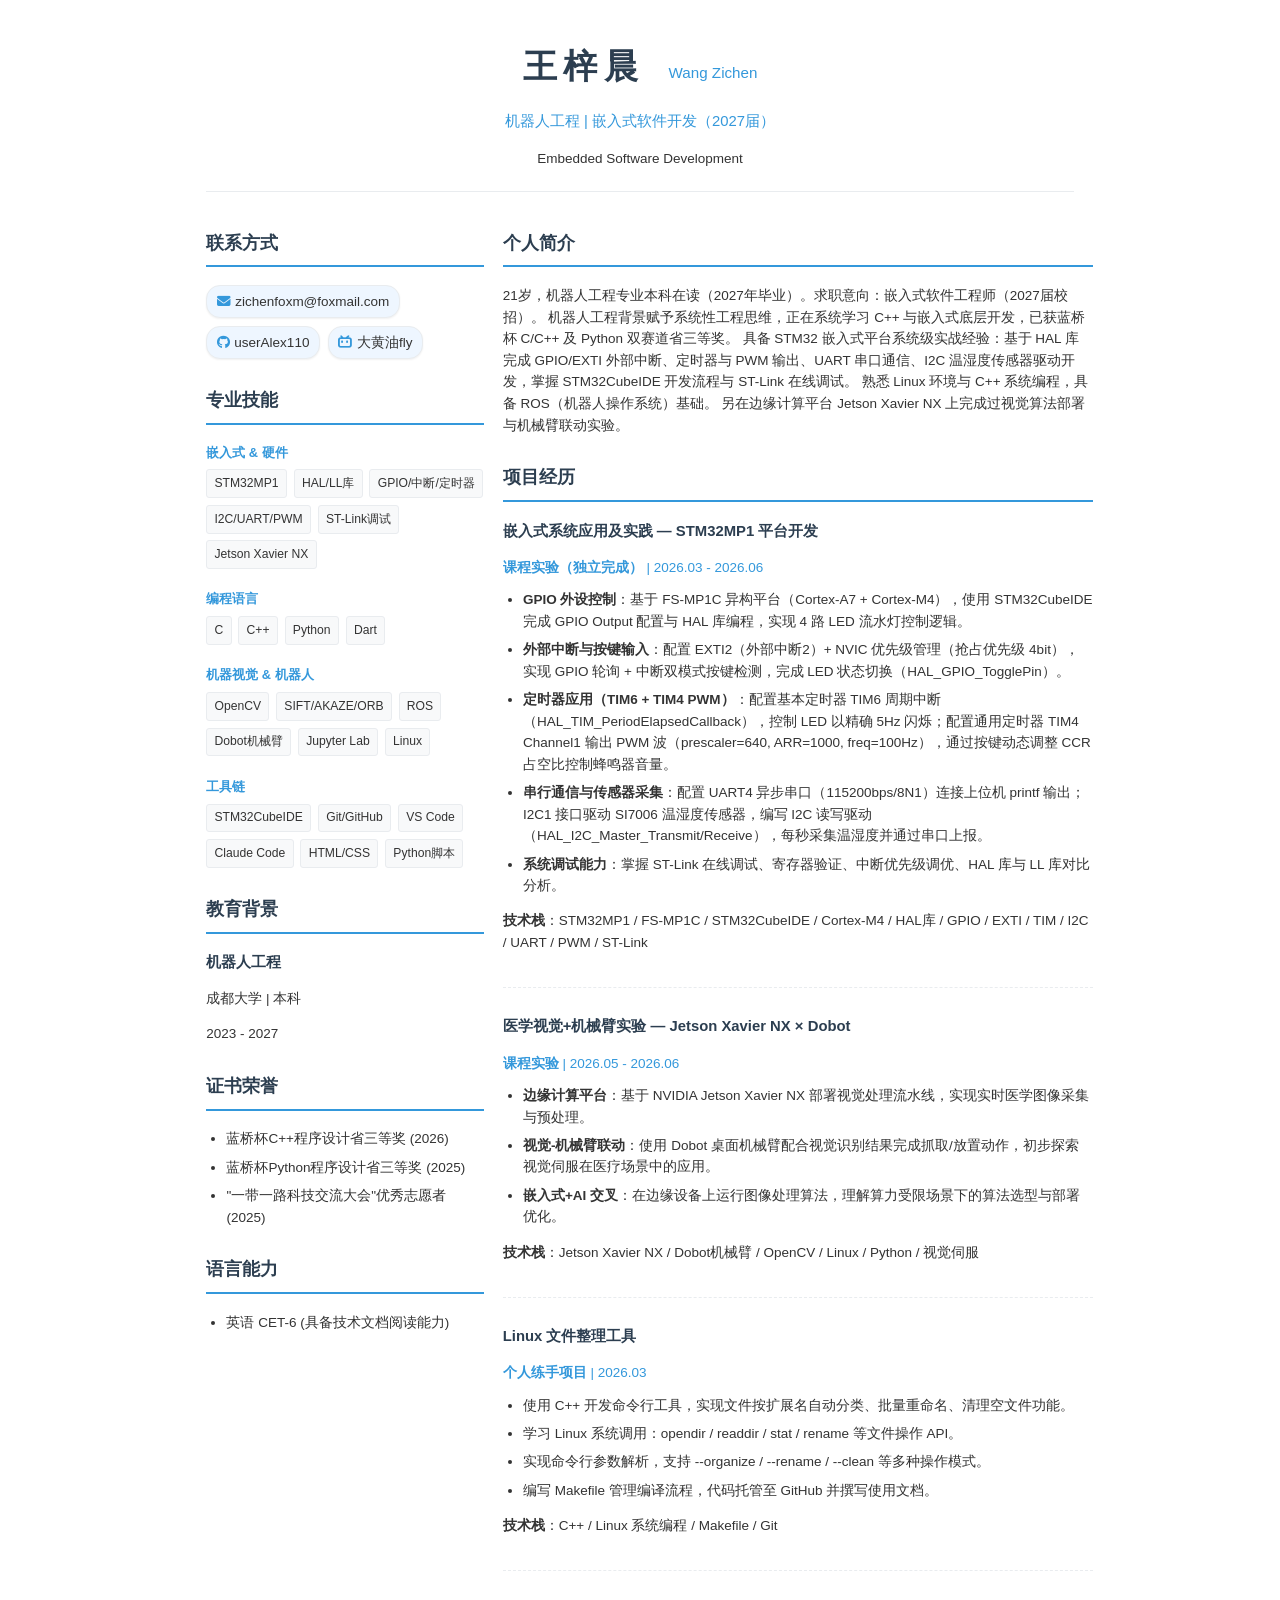
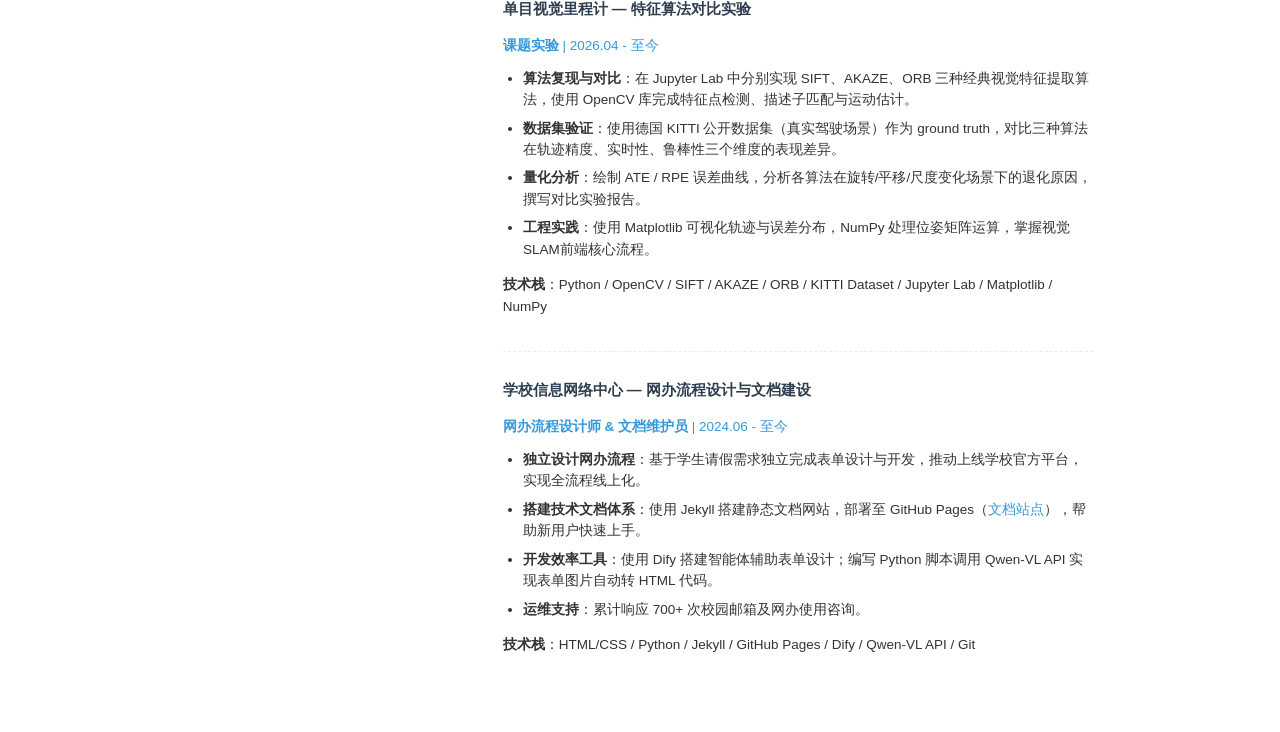
==== yingwei/index.html @ 66043904 "Add tailored resume for Wuxi Yingwei (embedded software engineer)" ====
<!DOCTYPE html>
<html lang="zh-CN">

<head>
  <meta charset="UTF-8" />
  <meta name="viewport" content="width=device-width, initial-scale=1.0" />
  <meta name="description" content="王梓晨 - 机器人工程专业简历（嵌入式软件方向）" />
  <meta name="robots" content="noindex" />
  <link href="style.css" rel="stylesheet" />
  <link rel="stylesheet" href="https://cdnjs.cloudflare.com/ajax/libs/font-awesome/6.4.0/css/all.min.css" />
  <link rel="icon" type="image/png" href="favicon.png" />
  <title>王梓晨 | Wang Zichen - 简历</title>
  <!-- 打印样式优化 -->
  <style media="print">
    @page {
      margin: 1cm;
    }

    body {
      -webkit-print-color-adjust: exact;
      print-color-adjust: exact;
    }

    a {
      color: #1a0dab;
      text-decoration: underline;
    }
  </style>
</head>

<body>
  <header id="header">
    <h1>王梓晨 <span class="pinyin">Wang Zichen</span></h1>
    <p class="title">机器人工程 | 嵌入式软件开发（2027届）</p>
    <p class="subtitle">Embedded Software Development</p>
  </header>

  <main>
    <aside id="mainLeft">
      <section class="contact-section">
        <h2>联系方式</h2>
        <div class="contact-bar">
          <a href="mailto:zichenfoxm@foxmail.com">
            <i class="fas fa-envelope" aria-hidden="true"></i> zichenfoxm@foxmail.com
          </a>
          <a href="https://github.com/userAlex110">
            <i class="fab fa-github" aria-hidden="true"></i> userAlex110
          </a>
          <a href="https://space.bilibili.com/3494361348180602">
            <i class="fab fa-bilibili" aria-hidden="true"></i> 大黄油fly
          </a>
        </div>
      </section>

      <section class="skills-section">
        <h2>专业技能</h2>
        <div class="skill-category">
          <h3>嵌入式 &amp; 硬件</h3>
          <div class="skill-tags">
            <span class="skill-tag">STM32MP1</span>
            <span class="skill-tag">HAL/LL库</span>
            <span class="skill-tag">GPIO/中断/定时器</span>
            <span class="skill-tag">I2C/UART/PWM</span>
            <span class="skill-tag">ST-Link调试</span>
            <span class="skill-tag">Jetson Xavier NX</span>
          </div>
        </div>
        <div class="skill-category">
          <h3>编程语言</h3>
          <div class="skill-tags">
            <span class="skill-tag">C</span>
            <span class="skill-tag">C++</span>
            <span class="skill-tag">Python</span>
            <span class="skill-tag">Dart</span>
          </div>
        </div>
        <div class="skill-category">
          <h3>机器视觉 &amp; 机器人</h3>
          <div class="skill-tags">
            <span class="skill-tag">OpenCV</span>
            <span class="skill-tag">SIFT/AKAZE/ORB</span>
            <span class="skill-tag">ROS</span>
            <span class="skill-tag">Dobot机械臂</span>
            <span class="skill-tag">Jupyter Lab</span>
            <span class="skill-tag">Linux</span>
          </div>
        </div>
        <div class="skill-category">
          <h3>工具链</h3>
          <div class="skill-tags">
            <span class="skill-tag">STM32CubeIDE</span>
            <span class="skill-tag">Git/GitHub</span>
            <span class="skill-tag">VS Code</span>
            <span class="skill-tag">Claude Code</span>
            <span class="skill-tag">HTML/CSS</span>
            <span class="skill-tag">Python脚本</span>
          </div>
        </div>
      </section>

      <section class="education-section">
        <h2>教育背景</h2>
        <div class="education-item">
          <h3>机器人工程</h3>
          <p class="school">成都大学 | 本科</p>
          <p class="period">2023 - 2027</p>
        </div>
      </section>

      <section class="certificates-section">
        <h2>证书荣誉</h2>
        <ul class="certificates-list">
          <li>蓝桥杯C++程序设计省三等奖 (2026)</li>
          <li>蓝桥杯Python程序设计省三等奖 (2025)</li>
          <li>"一带一路科技交流大会"优秀志愿者 (2025)</li>
        </ul>
      </section>

      <section class="languages-section">
        <h2>语言能力</h2>
        <ul class="languages-list">
          <li>英语 CET-6 (具备技术文档阅读能力)</li>
        </ul>
      </section>
    </aside>

    <article id="mainRight">
      <section class="about-section">
        <h2>个人简介</h2>
        <p>
          21岁，机器人工程专业本科在读（2027年毕业）。求职意向：嵌入式软件工程师（2027届校招）。
          机器人工程背景赋予系统性工程思维，正在系统学习 C++ 与嵌入式底层开发，已获蓝桥杯 C/C++ 及 Python 双赛道省三等奖。
          具备 STM32 嵌入式平台系统级实战经验：基于 HAL 库完成 GPIO/EXTI 外部中断、定时器与 PWM 输出、UART 串口通信、I2C 温湿度传感器驱动开发，掌握 STM32CubeIDE 开发流程与 ST-Link 在线调试。
          熟悉 Linux 环境与 C++ 系统编程，具备 ROS（机器人操作系统）基础。
          另在边缘计算平台 Jetson Xavier NX 上完成过视觉算法部署与机械臂联动实验。
        </p>
      </section>

      <section class="experience-section">
        <h2>项目经历</h2>

        <!-- 嵌入式核心项目 -->
        <div class="experience-item">
          <h3>嵌入式系统应用及实践 — STM32MP1 平台开发</h3>
          <p class="role"><strong>课程实验（独立完成）</strong> | 2026.03 - 2026.06</p>
          <ul>
            <li><strong>GPIO 外设控制</strong>：基于 FS-MP1C 异构平台（Cortex-A7 + Cortex-M4），使用 STM32CubeIDE 完成 GPIO Output 配置与 HAL 库编程，实现 4 路 LED 流水灯控制逻辑。</li>
            <li><strong>外部中断与按键输入</strong>：配置 EXTI2（外部中断2）+ NVIC 优先级管理（抢占优先级 4bit），实现 GPIO 轮询 + 中断双模式按键检测，完成 LED 状态切换（HAL_GPIO_TogglePin）。</li>
            <li><strong>定时器应用（TIM6 + TIM4 PWM）</strong>：配置基本定时器 TIM6 周期中断（HAL_TIM_PeriodElapsedCallback），控制 LED 以精确 5Hz 闪烁；配置通用定时器 TIM4 Channel1 输出 PWM 波（prescaler=640, ARR=1000, freq=100Hz），通过按键动态调整 CCR 占空比控制蜂鸣器音量。</li>
            <li><strong>串行通信与传感器采集</strong>：配置 UART4 异步串口（115200bps/8N1）连接上位机 printf 输出；I2C1 接口驱动 SI7006 温湿度传感器，编写 I2C 读写驱动（HAL_I2C_Master_Transmit/Receive），每秒采集温湿度并通过串口上报。</li>
            <li><strong>系统调试能力</strong>：掌握 ST-Link 在线调试、寄存器验证、中断优先级调优、HAL 库与 LL 库对比分析。</li>
          </ul>
          <p class="skills-used"><strong>技术栈</strong>：STM32MP1 / FS-MP1C / STM32CubeIDE / Cortex-M4 / HAL库 / GPIO / EXTI / TIM / I2C / UART / PWM / ST-Link</p>
        </div>

        <!-- 嵌入式+AI 交叉项目 -->
        <div class="experience-item">
          <h3>医学视觉+机械臂实验 — Jetson Xavier NX × Dobot</h3>
          <p class="role"><strong>课程实验</strong> | 2026.05 - 2026.06</p>
          <ul>
            <li><strong>边缘计算平台</strong>：基于 NVIDIA Jetson Xavier NX 部署视觉处理流水线，实现实时医学图像采集与预处理。</li>
            <li><strong>视觉-机械臂联动</strong>：使用 Dobot 桌面机械臂配合视觉识别结果完成抓取/放置动作，初步探索视觉伺服在医疗场景中的应用。</li>
            <li><strong>嵌入式+AI 交叉</strong>：在边缘设备上运行图像处理算法，理解算力受限场景下的算法选型与部署优化。</li>
          </ul>
          <p class="skills-used"><strong>技术栈</strong>：Jetson Xavier NX / Dobot机械臂 / OpenCV / Linux / Python / 视觉伺服</p>
        </div>

        <!-- 工具项目 -->
        <div class="experience-item">
          <h3>Linux 文件整理工具</h3>
          <p class="role"><strong>个人练手项目</strong> | 2026.03</p>
          <ul>
            <li>使用 C++ 开发命令行工具，实现文件按扩展名自动分类、批量重命名、清理空文件功能。</li>
            <li>学习 Linux 系统调用：opendir / readdir / stat / rename 等文件操作 API。</li>
            <li>实现命令行参数解析，支持 --organize / --rename / --clean 等多种操作模式。</li>
            <li>编写 Makefile 管理编译流程，代码托管至 GitHub 并撰写使用文档。</li>
          </ul>
          <p class="skills-used"><strong>技术栈</strong>：C++ / Linux 系统编程 / Makefile / Git</p>
        </div>

        <!-- 视觉项目 -->
        <div class="experience-item">
          <h3>单目视觉里程计 — 特征算法对比实验</h3>
          <p class="role"><strong>课题实验</strong> | 2026.04 - 至今</p>
          <ul>
            <li><strong>算法复现与对比</strong>：在 Jupyter Lab 中分别实现 SIFT、AKAZE、ORB 三种经典视觉特征提取算法，使用 OpenCV 库完成特征点检测、描述子匹配与运动估计。</li>
            <li><strong>数据集验证</strong>：使用德国 KITTI 公开数据集（真实驾驶场景）作为 ground truth，对比三种算法在轨迹精度、实时性、鲁棒性三个维度的表现差异。</li>
            <li><strong>量化分析</strong>：绘制 ATE / RPE 误差曲线，分析各算法在旋转/平移/尺度变化场景下的退化原因，撰写对比实验报告。</li>
            <li><strong>工程实践</strong>：使用 Matplotlib 可视化轨迹与误差分布，NumPy 处理位姿矩阵运算，掌握视觉SLAM前端核心流程。</li>
          </ul>
          <p class="skills-used"><strong>技术栈</strong>：Python / OpenCV / SIFT / AKAZE / ORB / KITTI Dataset / Jupyter Lab / Matplotlib / NumPy</p>
        </div>

        <!-- 学校工作 -->
        <div class="experience-item">
          <h3>学校信息网络中心 — 网办流程设计与文档建设</h3>
          <p class="role"><strong>网办流程设计师 &amp; 文档维护员</strong> | 2024.06 - 至今</p>
          <ul>
            <li><strong>独立设计网办流程</strong>：基于学生请假需求独立完成表单设计与开发，推动上线学校官方平台，实现全流程线上化。</li>
            <li><strong>搭建技术文档体系</strong>：使用 Jekyll 搭建静态文档网站，部署至 GitHub Pages（<a href="https://useralex110.github.io/docs-tutorial/" target="_blank" rel="noreferrer">文档站点</a>），帮助新用户快速上手。</li>
            <li><strong>开发效率工具</strong>：使用 Dify 搭建智能体辅助表单设计；编写 Python 脚本调用 Qwen-VL API 实现表单图片自动转 HTML 代码。</li>
            <li><strong>运维支持</strong>：累计响应 700+ 次校园邮箱及网办使用咨询。</li>
          </ul>
          <p class="skills-used"><strong>技术栈</strong>：HTML/CSS / Python / Jekyll / GitHub Pages / Dify / Qwen-VL API / Git</p>
        </div>
      </section>
    </article>
  </main>
</body>

</html>
---- yingwei/style.css ----
:root {
    --primary-color: #2c3e50;
    --accent-color: #3498db;
    --text-color: #333;
    --light-gray: #f8f9fa;
    --border-color: #e9ecef;
}

* {
    box-sizing: border-box;
}

body {
    font-family: "Helvetica Neue", Helvetica, Arial, "PingFang SC", "Hiragino Sans GB", "Heiti SC", "Microsoft YaHei", "WenQuanYi Micro Hei", sans-serif;
    font-size: 13.5px;
    line-height: 1.6;
    color: var(--text-color);
    max-width: 900px;
    margin: 0 auto;
    padding: 1.2em;
    background-color: #fff;
}

h1,
h2,
h3 {
    font-weight: 600;
    color: var(--primary-color);
    margin-bottom: 0.5em;
}

h1 {
    font-size: 2.5em;
    letter-spacing: 0.2em;
}

.pinyin {
    font-size: 0.45em;
    letter-spacing: 0;
    color: var(--accent-color);
    margin-left: 0.5em;
    font-weight: 500;
}

h2 {
    font-size: 1.3em;
    padding-bottom: 0.5em;
    border-bottom: 2px solid var(--accent-color);
    margin-bottom: 1em;
}

h3 {
    font-size: 1.1em;
    margin-bottom: 0.5em;
}

header {
    text-align: center;
    margin-bottom: 1.6em;
    padding-bottom: 1em;
    border-bottom: 1px solid var(--border-color);
}

.title {
    font-size: 1.1em;
    color: var(--accent-color);
}

.subtitle {
    font-size: 1em;
    color: var(--text-color);
    margin: 0.1em 0 0.6em;
}

.contact-bar {
    display: flex;
    justify-content: flex-start;
    gap: 0.6em;
    margin-top: 0.6em;
    flex-wrap: wrap;
}

.contact-bar a {
    color: var(--text-color);
    text-decoration: none;
    display: flex;
    align-items: center;
    gap: 0.35em;
    background-color: #eef6ff;
    border: 1px solid var(--border-color);
    padding: 0.35em 0.7em;
    border-radius: 14px;
    box-shadow: 0 1px 2px rgba(0, 0, 0, 0.06);
}

.contact-bar a:hover {
    color: var(--accent-color);
    text-decoration: underline;
    box-shadow: 0 2px 6px rgba(0, 0, 0, 0.12);
}

.contact-bar a i {
    color: var(--accent-color);
}

main {
    display: grid;
    grid-template-columns: 32% 68%;
    gap: 1.4em;
}

section {
    margin-bottom: 2em;
}

.skill-category {
    margin-bottom: 1.5em;
}

.skill-category h3 {
    font-size: 0.95em;
    color: var(--accent-color);
    margin-bottom: 0.5em;
}

.skill-tags {
    display: flex;
    flex-wrap: wrap;
    gap: 0.5em;
}

.skill-tag {
    background-color: var(--light-gray);
    padding: 0.3em 0.6em;
    border-radius: 3px;
    font-size: 0.9em;
    border: 1px solid var(--border-color);
}

.experience-item {
    margin-bottom: 2em;
    padding-bottom: 1.5em;
    border-bottom: 1px dashed var(--border-color);
}

.experience-item.highlight {
    background: linear-gradient(135deg, #f0f7ff 0%, #e8f4fd 100%);
    border-left: 3px solid var(--accent-color);
    padding-left: 1em;
    border-radius: 0 6px 6px 0;
}

.experience-item.highlight h3 {
    color: var(--accent-color);
}

.experience-item:last-child {
    border-bottom: none;
}

.role {
    color: var(--accent-color);
    margin-bottom: 0.8em;
}

.project-result {
    color: var(--accent-color);
    font-weight: 500;
}

ul {
    padding-left: 1.5em;
    margin: 0.5em 0;
}

li {
    margin-bottom: 0.5em;
}

a {
    color: var(--accent-color);
    text-decoration: none;
}

a:hover {
    text-decoration: underline;
}

/* 响应式设计 */
@media (max-width: 768px) {
    body {
        padding: 1em;
    }

    main {
        grid-template-columns: 1fr;
    }

    h1 {
        font-size: 2em;
    }

    .contact-bar {
        flex-direction: column;
        gap: 0.5em;
    }
}

/* 打印强制双栏与留白控制，避免被移动端样式折叠 */
@media print {
    body {
        max-width: 100%;
        margin: 0;
        padding: 0.4cm 0.6cm;
        font-size: 10px;
        line-height: 1.35;
    }

    main {
        display: grid;
        grid-template-columns: 32% 68% !important;
        gap: 0.8em;
    }

    header {
        margin-bottom: 0.5em;
        padding-bottom: 0.4em;
    }

    h1 {
        font-size: 1.6em;
        letter-spacing: 0.05em;
        margin-bottom: 0.3em;
    }

    h2 {
        font-size: 1.1em;
        margin-bottom: 0.5em;
        padding-bottom: 0.25em;
        border-bottom-width: 1.5px;
    }

    h3 {
        font-size: 1em;
        margin-bottom: 0.25em;
    }

    section {
        margin-bottom: 0.7em;
    }

    ul {
        padding-left: 1.1em;
        margin: 0.25em 0;
    }

    li {
        margin-bottom: 0.2em;
    }

    .title {
        font-size: 1em;
    }

    .subtitle {
        font-size: 0.9em;
        margin: 0.05em 0 0.4em;
    }

    .contact-bar {
        gap: 0.25em;
        margin-top: 0.4em;
    }

    .contact-bar a {
        box-shadow: none;
        background-color: #f4f7fb;
        padding: 0.2em 0.5em;
        font-size: 0.9em;
        border-radius: 10px;
    }

    .skill-category {
        margin-bottom: 0.8em;
    }

    .skill-category h3 {
        font-size: 0.9em;
        margin-bottom: 0.3em;
    }

    .skill-tags {
        gap: 0.3em;
    }

    .skill-tag {
        padding: 0.15em 0.4em;
        font-size: 0.85em;
    }

    .experience-item {
        margin-bottom: 0.8em;
        padding-bottom: 0.6em;
        page-break-inside: avoid;
    }

    .experience-item:last-child {
        margin-bottom: 0;
        padding-bottom: 0;
    }

    .role {
        margin-bottom: 0.3em;
        font-size: 0.95em;
    }

    .skills-used {
        margin-top: 0.3em;
        font-size: 0.9em;
    }
}
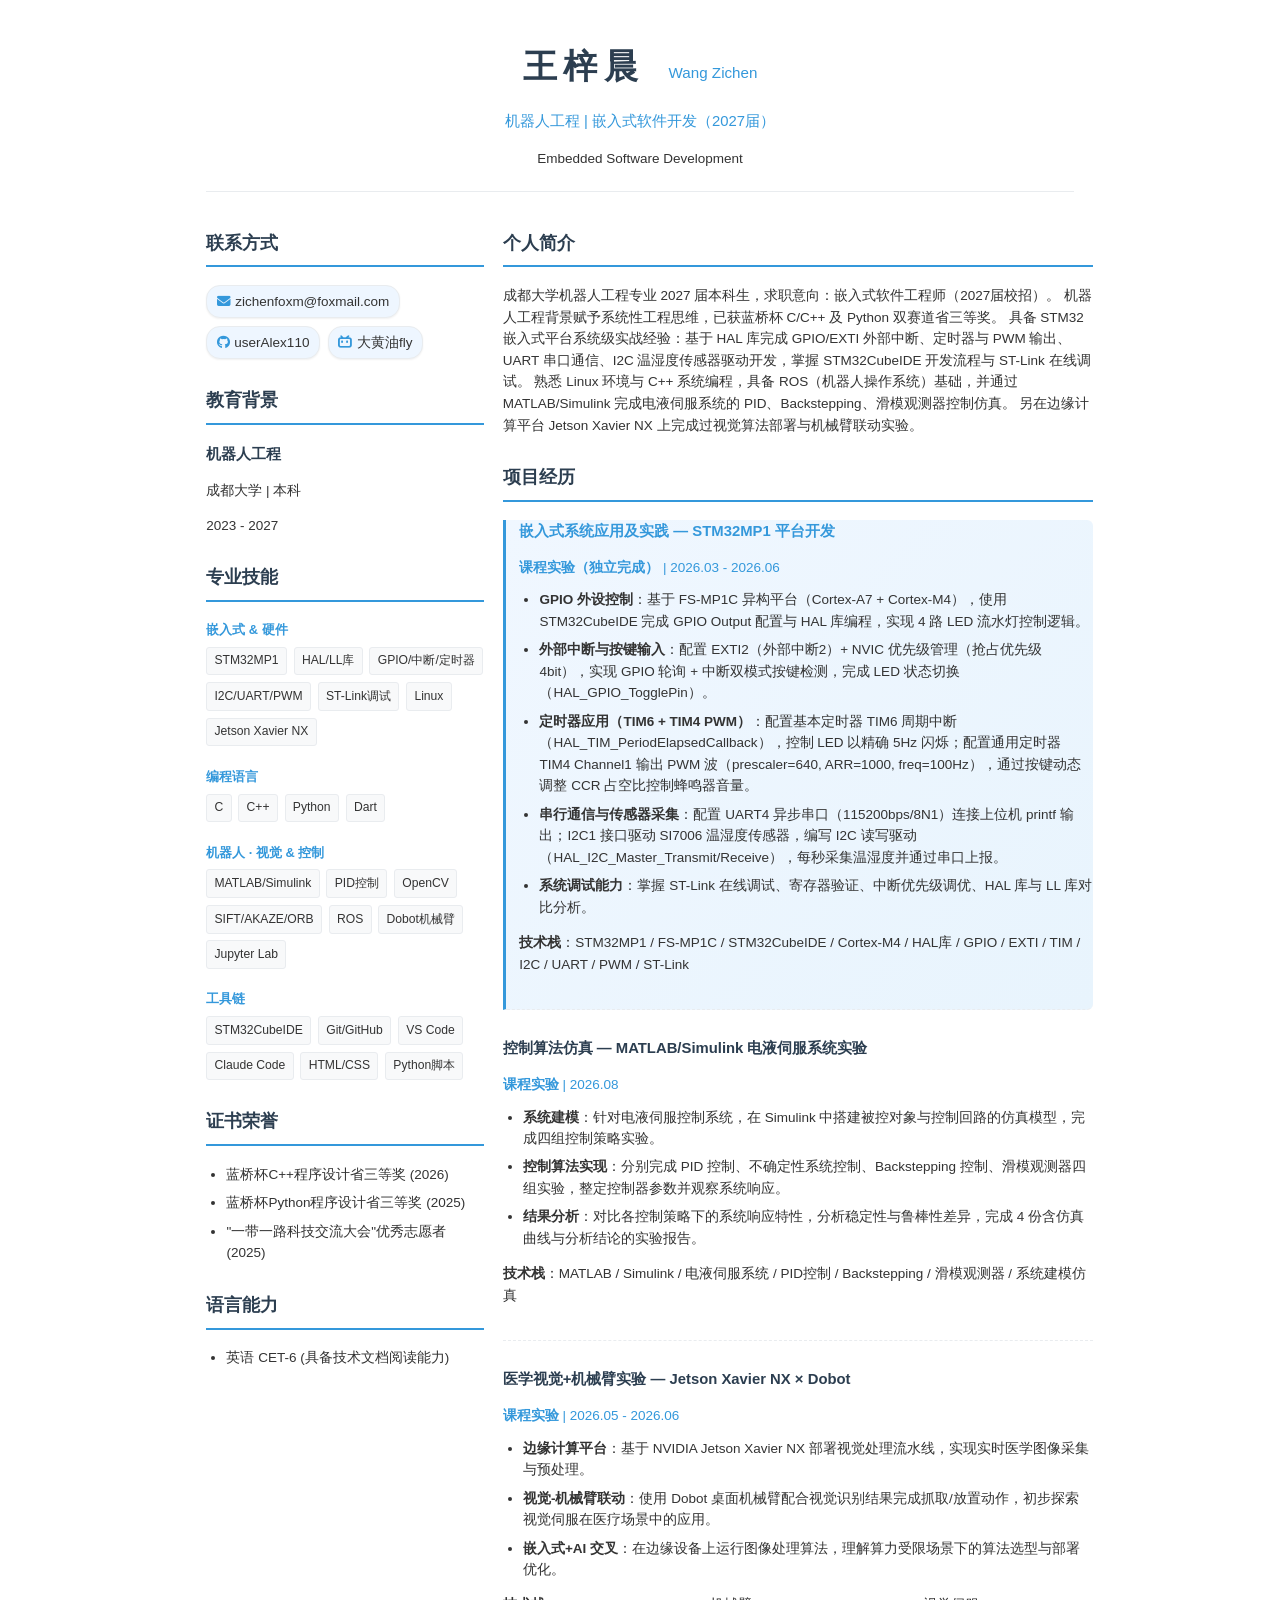
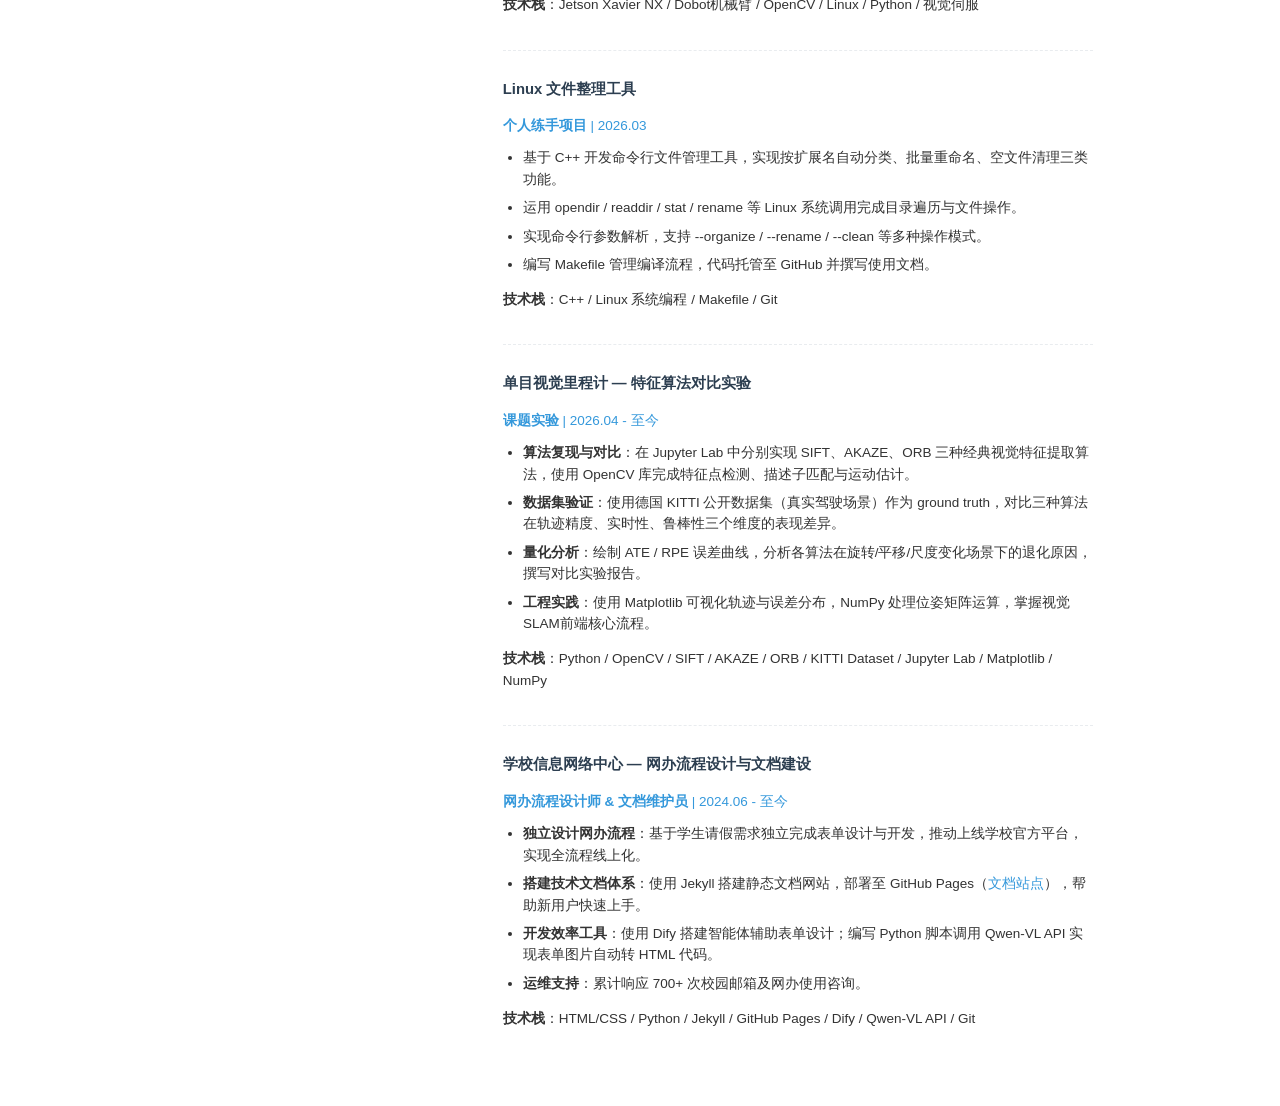
==== commit cdd54968: "Optimize resume content: add MATLAB/Simulink control experiments, restructure sections, strengthen w" ====
--- a/yingwei/index.html
+++ b/yingwei/index.html
@@ -4,7 +4,7 @@
 <head>
   <meta charset="UTF-8" />
   <meta name="viewport" content="width=device-width, initial-scale=1.0" />
-  <meta name="description" content="王梓晨 - 机器人工程专业简历（嵌入式软件方向）" />
+  <meta name="description" content="王梓晨 - 机器人工程2027届本科 | 嵌入式软件开发：STM32/HAL库外设驱动、C++/Linux、MATLAB/Simulink控制算法仿真，蓝桥杯C/C++/Python双赛道省奖" />
   <meta name="robots" content="noindex" />
   <link href="style.css" rel="stylesheet" />
   <link rel="stylesheet" href="https://cdnjs.cloudflare.com/ajax/libs/font-awesome/6.4.0/css/all.min.css" />
@@ -52,6 +52,15 @@
         </div>
       </section>
 
+      <section class="education-section">
+        <h2>教育背景</h2>
+        <div class="education-item">
+          <h3>机器人工程</h3>
+          <p class="school">成都大学 | 本科</p>
+          <p class="period">2023 - 2027</p>
+        </div>
+      </section>
+
       <section class="skills-section">
         <h2>专业技能</h2>
         <div class="skill-category">
@@ -62,6 +71,7 @@
             <span class="skill-tag">GPIO/中断/定时器</span>
             <span class="skill-tag">I2C/UART/PWM</span>
             <span class="skill-tag">ST-Link调试</span>
+            <span class="skill-tag">Linux</span>
             <span class="skill-tag">Jetson Xavier NX</span>
           </div>
         </div>
@@ -75,14 +85,15 @@
           </div>
         </div>
         <div class="skill-category">
-          <h3>机器视觉 &amp; 机器人</h3>
-          <div class="skill-tags">
+          <h3>机器人 · 视觉 &amp; 控制</h3>
+          <div class="skill-tags">
+            <span class="skill-tag">MATLAB/Simulink</span>
+            <span class="skill-tag">PID控制</span>
             <span class="skill-tag">OpenCV</span>
             <span class="skill-tag">SIFT/AKAZE/ORB</span>
             <span class="skill-tag">ROS</span>
             <span class="skill-tag">Dobot机械臂</span>
             <span class="skill-tag">Jupyter Lab</span>
-            <span class="skill-tag">Linux</span>
           </div>
         </div>
         <div class="skill-category">
@@ -95,15 +106,6 @@
             <span class="skill-tag">HTML/CSS</span>
             <span class="skill-tag">Python脚本</span>
           </div>
-        </div>
-      </section>
-
-      <section class="education-section">
-        <h2>教育背景</h2>
-        <div class="education-item">
-          <h3>机器人工程</h3>
-          <p class="school">成都大学 | 本科</p>
-          <p class="period">2023 - 2027</p>
         </div>
       </section>
 
@@ -128,10 +130,10 @@
       <section class="about-section">
         <h2>个人简介</h2>
         <p>
-          21岁，机器人工程专业本科在读（2027年毕业）。求职意向：嵌入式软件工程师（2027届校招）。
-          机器人工程背景赋予系统性工程思维，正在系统学习 C++ 与嵌入式底层开发，已获蓝桥杯 C/C++ 及 Python 双赛道省三等奖。
+          成都大学机器人工程专业 2027 届本科生，求职意向：嵌入式软件工程师（2027届校招）。
+          机器人工程背景赋予系统性工程思维，已获蓝桥杯 C/C++ 及 Python 双赛道省三等奖。
           具备 STM32 嵌入式平台系统级实战经验：基于 HAL 库完成 GPIO/EXTI 外部中断、定时器与 PWM 输出、UART 串口通信、I2C 温湿度传感器驱动开发，掌握 STM32CubeIDE 开发流程与 ST-Link 在线调试。
-          熟悉 Linux 环境与 C++ 系统编程，具备 ROS（机器人操作系统）基础。
+          熟悉 Linux 环境与 C++ 系统编程，具备 ROS（机器人操作系统）基础，并通过 MATLAB/Simulink 完成电液伺服系统的 PID、Backstepping、滑模观测器控制仿真。
           另在边缘计算平台 Jetson Xavier NX 上完成过视觉算法部署与机械臂联动实验。
         </p>
       </section>
@@ -140,7 +142,7 @@
         <h2>项目经历</h2>
 
         <!-- 嵌入式核心项目 -->
-        <div class="experience-item">
+        <div class="experience-item highlight">
           <h3>嵌入式系统应用及实践 — STM32MP1 平台开发</h3>
           <p class="role"><strong>课程实验（独立完成）</strong> | 2026.03 - 2026.06</p>
           <ul>
@@ -153,6 +155,18 @@
           <p class="skills-used"><strong>技术栈</strong>：STM32MP1 / FS-MP1C / STM32CubeIDE / Cortex-M4 / HAL库 / GPIO / EXTI / TIM / I2C / UART / PWM / ST-Link</p>
         </div>
 
+        <!-- 控制算法仿真 -->
+        <div class="experience-item">
+          <h3>控制算法仿真 — MATLAB/Simulink 电液伺服系统实验</h3>
+          <p class="role"><strong>课程实验</strong> | 2026.08</p>
+          <ul>
+            <li><strong>系统建模</strong>：针对电液伺服控制系统，在 Simulink 中搭建被控对象与控制回路的仿真模型，完成四组控制策略实验。</li>
+            <li><strong>控制算法实现</strong>：分别完成 PID 控制、不确定性系统控制、Backstepping 控制、滑模观测器四组实验，整定控制器参数并观察系统响应。</li>
+            <li><strong>结果分析</strong>：对比各控制策略下的系统响应特性，分析稳定性与鲁棒性差异，完成 4 份含仿真曲线与分析结论的实验报告。</li>
+          </ul>
+          <p class="skills-used"><strong>技术栈</strong>：MATLAB / Simulink / 电液伺服系统 / PID控制 / Backstepping / 滑模观测器 / 系统建模仿真</p>
+        </div>
+
         <!-- 嵌入式+AI 交叉项目 -->
         <div class="experience-item">
           <h3>医学视觉+机械臂实验 — Jetson Xavier NX × Dobot</h3>
@@ -170,8 +184,8 @@
           <h3>Linux 文件整理工具</h3>
           <p class="role"><strong>个人练手项目</strong> | 2026.03</p>
           <ul>
-            <li>使用 C++ 开发命令行工具，实现文件按扩展名自动分类、批量重命名、清理空文件功能。</li>
-            <li>学习 Linux 系统调用：opendir / readdir / stat / rename 等文件操作 API。</li>
+            <li>基于 C++ 开发命令行文件管理工具，实现按扩展名自动分类、批量重命名、空文件清理三类功能。</li>
+            <li>运用 opendir / readdir / stat / rename 等 Linux 系统调用完成目录遍历与文件操作。</li>
             <li>实现命令行参数解析，支持 --organize / --rename / --clean 等多种操作模式。</li>
             <li>编写 Makefile 管理编译流程，代码托管至 GitHub 并撰写使用文档。</li>
           </ul>
